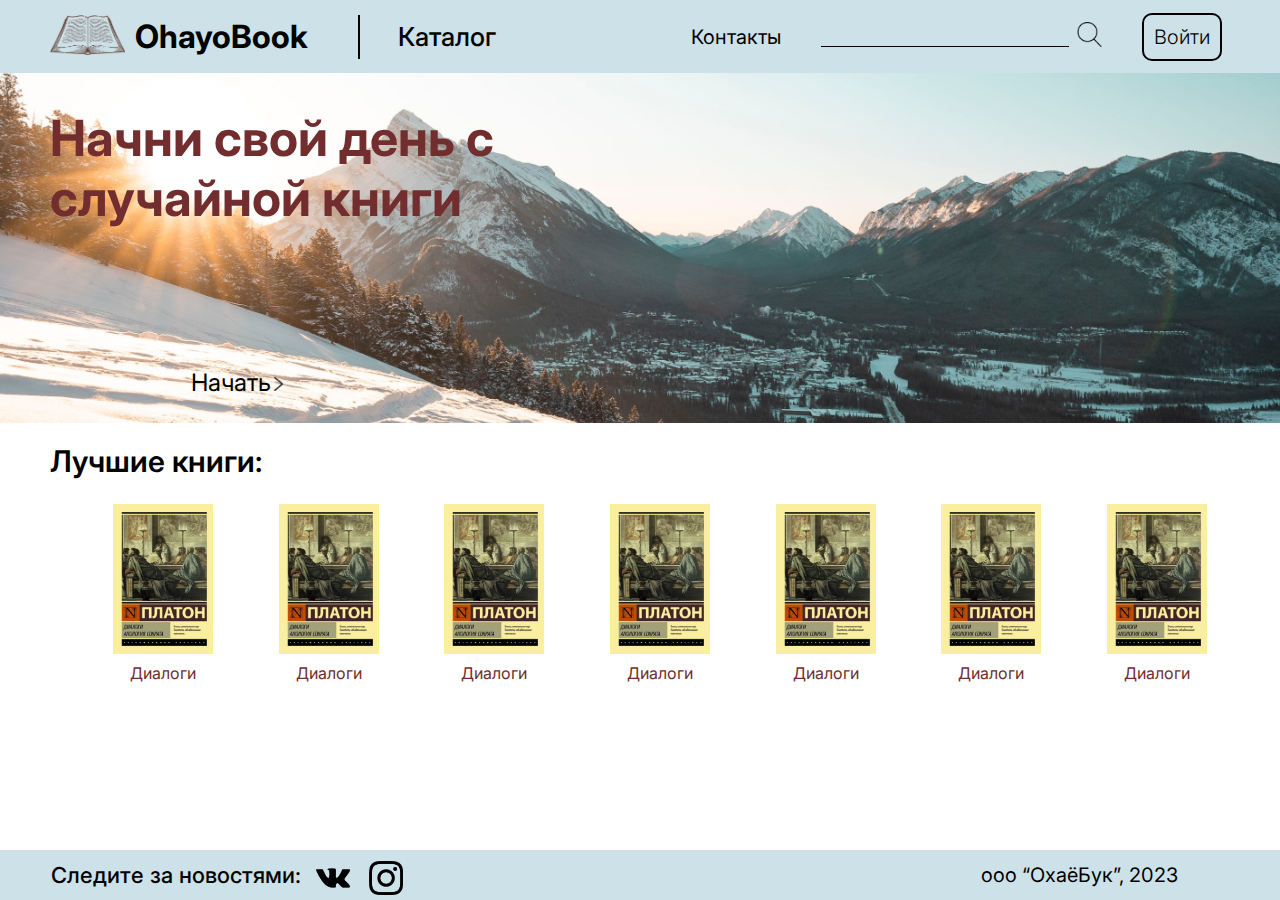
==== index.html @ 49fb8ca2 "Lab3" ====
<!DOCTYPE html>
<html lang="en">
<head>
    <meta charset="UTF-8">
    <meta name="viewport" content="width=device-width, initial-scale=1.0">
    <link rel="stylesheet" href="style.css">
    <link rel="preconnect" href="https://fonts.googleapis.com">
    <link rel="preconnect" href="https://fonts.gstatic.com" crossorigin>
    <link href="https://fonts.googleapis.com/css2?family=Inter:wght@300;400;500;600;700&display=swap" rel="stylesheet">

    <title>Главная</title>
</head>
<body>
    <header class="header">
            <div class="header__line">
                <div class="header__logo">
                    <a href="index.html" class="header__logo__holder link">
                        <div class="logo__img__holder">
                            <img src="images/logo.jpg" class="logo__img" width="75" height="40" alt="">
                        </div>
                        <div class="logo__title">
                            <span class="logo__title__text">OhayoBook</span>
                        </div>
                    </a>
                </div>
                <div class="header__burger">
                    <span class="header__burger__stripes"></span>
                </div>
                <nav class="header__menu">
                    <ul class="header__list">
                        <li class="header__list__item">
                            <a href="catalog.html" class="_catalog _catalog_text">Каталог</a>
                        </li>
                        <li class="header__list__item">
                            <a href="#" class="header__list__item__text">Контакты</a>
                        </li>
                        <li class="header__list__item__s">
                            <div class="search">
                                <div class="search__input">
                                    <form action="/search/" class="form-search">
                                        <input type="search" name="text" autocomplete="off" class="form-search__input">
                                    </form>
                                </div>
                                <div class="search__img">
                                    <img src="images/search.jpg" width="25" height="25" alt="">
                                </div>
                            </div>
                        </li>
                        <li class="header__list__item">
                            <a href="signin.html" class="button signin__btn signin__text link">Войти</a>
                        </li>
                    </ul>
                </nav>
            </div>
    </header>
    <main class="main">
        <div class="new-day new-day__img">
            <div class="_container">
                <div class="new-day__title new-day__text">
                    Начни свой день с случайной книги
                </div>
                <a class="button new-day__btn new-day__btn__text" href="#">Начать
                    <div class="new-day__btn__img">
                        <img src="images/arrow.png" width="15" height="14" alt="">
                    </div>
                </a>
            </div>
        </div>
        <div class="top-books _container">
            <span class="top-books__text">Лучшие книги:</span>
            <ul class="top-books__ul">
                <li class="top-book__item">
                    <a href="book_page.html" class="link top-book__item__link">
                        <img src="images/book_covers/Plato's_dialogues.jpg" class="top-book__item__img" alt="Plato's Dialogues">
                        <div class="top-book__item__title">
                            <span class="top-book__item__text">Диалоги</span>
                        </div>
                    </a>
                </li>
                <li class="top-book__item">
                    <a href="book_page.html" class="link top-book__item__link">
                        <img src="images/book_covers/Plato's_dialogues.jpg" class="top-book__item__img" alt="Plato's Dialogues">
                        <div class="top-book__item__title">
                            <span class="top-book__item__text">Диалоги</span>
                        </div>
                    </a>
                </li>
                <li class="top-book__item">
                    <a href="book_page.html" class="link top-book__item__link">
                        <img src="images/book_covers/Plato's_dialogues.jpg" class="top-book__item__img" alt="Plato's Dialogues">
                        <div class="top-book__item__title">
                            <span class="top-book__item__text">Диалоги</span>
                        </div>
                    </a>
                </li>
                <li class="top-book__item">
                    <a href="book_page.html" class="link top-book__item__link">
                        <img src="images/book_covers/Plato's_dialogues.jpg" class="top-book__item__img" alt="Plato's Dialogues">
                        <div class="top-book__item__title">
                            <span class="top-book__item__text">Диалоги</span>
                        </div>
                    </a>
                </li>
                <li class="top-book__item">
                    <a href="book_page.html" class="link top-book__item__link">
                        <img src="images/book_covers/Plato's_dialogues.jpg" class="top-book__item__img" alt="Plato's Dialogues">
                        <div class="top-book__item__title">
                            <span class="top-book__item__text">Диалоги</span>
                        </div>
                    </a>
                </li>
                <li class="top-book__item">
                    <a href="book_page.html" class="link top-book__item__link">
                        <img src="images/book_covers/Plato's_dialogues.jpg" class="top-book__item__img" alt="Plato's Dialogues">
                        <div class="top-book__item__title">
                            <span class="top-book__item__text">Диалоги</span>
                        </div>
                    </a>
                </li>
                <li class="top-book__item">
                    <a href="book_page.html" class="link top-book__item__link">
                        <img src="images/book_covers/Plato's_dialogues.jpg" class="top-book__item__img" alt="Plato's Dialogues">
                        <div class="top-book__item__title">
                            <span class="top-book__item__text">Диалоги</span>
                        </div>
                    </a>
                </li>
            </ul>
        </div>
    </main>
    <footer class="footer">
        <div class="footer__item footer__label">
            <span class="footer__text">Следите за новостями:</span>
            <div class="footer__img">
                <a href="#" class="link">
                    <img class="footer__img__item" src="images/vk.png" width="34" height="34" alt="">
                </a>
                <a href="#" class="link">
                    <img class="footer__img__item" src="images/instagram.png" width="34" height="34" alt="">
                </a>
            </div>
        </div>
        <div class="footer__item owner">
            <span class="owner__text">ооо “ОхаёБук”, 2023</span>
        </div>
    </footer>
</body>
</html>
---- style.css ----
body {
    font-family: 'Inter', sans-serif;
    margin: 0;
}

.link {
    text-decoration: none;
    color: black;
}

.header {
    background-color: #CDE1E8;
    position: sticky;
    z-index: 10;
    top: 0;
}

.header__line {
    display: flex;
    align-items: center;
    padding: 5px 50px;
}

.header__logo {
    display: flex;
    align-items: center;
    border-right: 2px solid black;
    padding-right: 50px;
}

.header__logo__holder {
    display: flex;
    align-items: center;
}

.logo__title {
    padding-left: 10px;
}

.logo__title__text {
    font-weight: 700;
    font-size: 32px;
    color: black;
    text-decoration: none;
}

.header__menu {
    width: 100%;
}

.header__list {
    width: 100%;
    list-style: none;
    display: flex;
    align-items: center;
    justify-content: space-around;
    padding-inline-start: 15px;
}

.header__list__item {
    padding: 0 5px;
}

.header__list__item__text {
    color: #000000;
    text-decoration: none;
    font-weight: 400;
    font-size: 20px;
}

._catalog {
    margin-right: 300px;
}

._catalog_text {
    color: #000000;
    text-decoration: none;
    font-weight: 500;
    font-size: 26px;
}

.search {
    display: flex;
    align-items: center;
}

.search__img {
    margin-left: 8px;
}

.search__input {
    width: 100%;
}

.form-search {
    display: inline-block;
    border-bottom: 1px solid;
    width: 100%;
}

.form-search__input {
    all: unset;
}

.button {
    user-select: none;
    cursor: pointer;
    color: black;
    text-decoration: none;
}

.signin__btn {
    padding: 10px 10px 10px;
    background: transparent;
    border: 2px solid black;
    outline: none;
    border-radius: 10px;
    transition: .5s;
}

.signin__btn:hover {
    background: black;
    color: white;
}

.signin__text {
    color: black;
    text-decoration: none;
    font-weight: 300;
    font-size: 20px;
}

.signin__text:hover {
    color: white;
}

._container {
    max-width: 1300px;
    margin: 0 auto;
    padding: 0 50px;
    box-sizing: content-box;
}

.new-day {
    position: relative;
    max-height: 350px;
    height: 350px;

}

.new-day__img {
    max-width: 100%;
    background: url("images/morning.jpg") no-repeat;
    background-size: cover;
    background-position: center;
}

.new-day__title {
    max-width: 500px;
    max-height: 200px;
    padding-top: 3%;
}

.new-day__text {
    user-select: none;
    font-size: 50px;
    font-weight: 700;
    color: #722E2E;
}

.new-day__btn {
    position: absolute;
    bottom: 0;
    display: flex;
    padding-left: 11%;
    padding-bottom: 2%;
}

.new-day__btn__text {
    font-size: 24px;
    font-weight: 400;
    color: black;
}

.new-day__btn__img {

}

.top-books {
    display: block;
    padding-top: 20px;
}

.top-books__text {
    color: black;
    font-weight: 600;
    font-size: 30px;
}

.top-books__ul {
    margin-top: 25px;
    display: flex;
    flex-wrap: wrap;
    justify-content: space-around;
    gap: 20px;
    list-style: none;
}

.top-books__ul:last-child {
    margin-bottom: 70px;
}

/*.top-book__item {
    padding: 5px;
    background: #f5f5f5;
    border: 1px solid #f5f5f5;
    outline: none;
}*/

.top-book__item {
    text-align: center;
}

.top-book__item__link {

}

.top-book__item__img {
    width: 100px;
    height: 150px;
}

.top-book__item__title {
    padding-top: 5px;
}

.top-book__item__text {
    color: #722E2E;
}

.footer {
    user-select: none;
    position: fixed;
    bottom: 0;
    /*width: auto;*/
    max-width: 100%;
    width: 100%;
    height: 50px;
    background-color: #CDE1E8;
    display: flex;
    align-items: center;
    z-index: 3;
}

.footer__label {
    display: flex;
    align-items: center;
    padding-left: 4%;
}

.footer__text {
    color: black;
    font-weight: 500;
    font-size: 22px;
}

.footer__img {
    padding-left: 0;
    padding-top: 10px;
}

.footer__img__item{
    padding-left: 15px;
}

.owner {
    position: absolute;
    right: 8%;
    /*padding-right: 50px;*/
}

.owner__text {
    font-size: 20px;
    font-weight: 400;
}

.header__burger {
    display: none;
}

._signin_container, ._signup_container {
    position: absolute;
    width: 400px;
    top: 45%;
    left: 50%;
    transform: translate(-50%, -50%);
}

.signin__label, .signup__label {
    text-align: center;
    padding: 0 0 10px 0;
}

.signin__form, .signup__form {
    text-align: center;
    box-sizing: border-box;
}

.signin__form__text-field, .signup__form__text-field {
    position: relative;
    margin: 20px 0;
}

.signin__form__text-field__input, .signup__form__text-field__input {
    width: 98%;
    height: 40px;
    border-radius: 10px;
    border: 1px solid black;
    outline: none;
    padding-left: 5px;
    padding-right: 5px;
}

.signin__form__text-field__input__text, .signup__form__text-field__input__text {
    font-size: 18px;
    font-weight: 300;
}

.signin__form__text-field__input::placeholder, .signup__form__text-field__input::placeholder {
    color: gray;
    font-family: 'Inter', sans-serif;
    font-size: 18px;
    font-weight: 300;
}

.signin__submit, .signup__submit {
    margin-top: 20px;
}

.signin__submit__btn, .signup__submit__btn {
    padding: 12px;
    background: transparent;
    border: 1px solid black;
    outline: none;
    border-radius: 20px;
    transition: .5s;
}

.signin__submit__btn:hover, .signup__submit__btn:hover {
    background: black;
    color: white;
}

.signin__submit__text, .signup__submit__text {
    font-size: 24px;
    font-weight: 600;
    color: black;
}

.signin__signup__label {
    margin-top: 20px;
}

.signin__signup__link__text {
    color: #722E2E;
    font-size: 16px;
    font-weight: 600;
}

.wrapper {
    display: flex;
    max-width: 100%;
    width: 100%;
    height: 100%;
    margin: 0 auto;
    box-sizing: content-box;
}

.genres {
    max-width: 20%;
    width: 100%;
    border-right: 1px solid black;
}

.genres__label {
    display: inline-block;
    padding-top: 20px;
    padding-left: 20px;
}

.genres__ul {
    list-style: none;
}

.genres__item {
    padding-top: 20px;
}

.genres__item:first-child {
    padding-top: 0;
}

.genres__label__text, .genres__item__link {
    font-size: 18px;
}

.books {
    max-width: 80%;
    width: 100%;

}

.books__ul {
    padding-top: 20px;
    display: grid;
    grid-template-columns: repeat(auto-fill, 150px);
    justify-content: space-around;
    column-gap: 20px;
    row-gap: 40px;
    list-style: none;
}

.books__ul:last-child {
    margin-bottom: 70px;
}
/*.signin__form__text-field__label {
    position: absolute;
    top: 50%;
    left: 5px;
}*/

.book {
    max-width: 80%;
    width: 100%;
    background-color: #F5F6F7;
    padding-top: 30px;
}

.book__container {
    display: flex;
}

.book__cover-and-traits {

}

.book__cover {
    padding: 0 50px 20px;
    width: 250px;
    height: 350px;
    overflow: hidden;
}

.book__cover__img {
    width: 100%;
    height: 100%;
    object-fit: cover;
}

.book__traits {
    padding-left: 50px;
}

.book__traits__ul {
    margin-top: 0;
}

.book__traits__item {
    padding-top: 10px;
}

.book__traits__item__text {
    color: #3A3A3A;
    font-size: 18px;
}

.book__description {
    padding-right: 20px;
}

.book__title {

}

.book__title__text {
    color: #722E2E;
    font-size: 40px;
    font-weight: 400;
}

.book__author-and-year {
    padding-top: 10px;
    padding-bottom: 8px;
    display: flex;
    border-bottom: 1px solid black;
}

.book__author {
    display: flex;
}

.book__author__text {
    color: #827E7E;
    font-size: 20px;
}

.book__year {

}

.book__year__text {
    color: #827E7E;
    font-size: 20px;
}

.book__content {
    padding-top: 30px;
}

.book__content__text {
    font-size: 20px;
    line-height: 32px;
}

.book__reviews {

}

.reviews__title {
    padding: 80px 0 80px 80px;
}

.reviews__title__text {
    font-weight: 500;
    font-size: 36px;
    color: black;
}

@media (max-width: 1310px) {
    ._catalog {
        margin-right: 150px;
    }
}
@media (max-width: 1160px) {
    ._catalog {
        margin-right: 50px;
    }
    .genres {
        max-width: 23%;
    }
    .books, .book {
        max-width: 77%;
    }
}
@media (max-width: 1056px) {
    .header__logo {
        padding-right: 15px;
    }
    ._catalog {
        margin-right: 0;
    }
}
@media (max-width: 996px) {
    .header__line {
        padding: 5px 20px;
    }
    .logo__img__holder {
        padding-top: 2%;
    }
    .logo__img {
        width: 50px;
        height: 25px;
    }
    .logo__title {
        margin-left: 5px;
    }
    .search__input {
        width: 70%;
    }
    .form-search__input {
        width: 100%;
    }
    .logo__title__text {
        font-weight: 600;
        font-size: 26px;
    }
    .header__list__item__text {
        font-weight: 400;
        font-size: 18px;
    }
    ._catalog_text {
        font-weight: 500;
        font-size: 20px;
    }
    .signin__btn {
        padding: 10px;
    }
    .signin__text {
        font-size: 16px;
    }
    .genres {
        max-width: 23%;
    }
    .genres__ul {
        padding-left: 30px;
    }
    .genres__label__text, .genres__item__link {
        font-size: 16px;
    }
    .books, .book {
        max-width: 77%;
    }
    .book__cover {
        width: 200px;
        height: 300px;
    }
    .book__traits__item__text {
        font-size: 16px;
    }
    .book__content__text, .book__author__text, .book__year__text {
        font-size: 18px;
    }
}
@media (max-width: 860px) {
    .genres {
        max-width: 25%;
    }
    .books, .book {
        max-width: 75%;
    }
}
@media (max-width: 767px) {
    .header__line {
        padding: 0 20px;
        height: 45px;
    }
    .header__logo {
        padding-right: 5px;
    }
    .logo__img {
        display: none;
    }
    .logo__title {
        padding-left: 0;
        margin-left: 5px;
    }
    .nav__item {
        margin-left: 10px;
    }
    .search__input {
        width: 70%;
    }
    .form-search__input {
        width: 100%;
    }
    .logo__title__text {
        font-weight: 500;
        font-size: 20px;
    }
    .nav__item__text {
        font-weight: 400;
        font-size: 16px;
    }
    ._catalog_text {
        font-weight: 500;
        font-size: 18px;
    }
    .signin__btn {
        margin-left: 5px;
        padding: 5px;
    }
    .signin__text {
        font-size: 16px;
    }
    .new-day {
        height: 230px;
    }
    .new-day__text {
        font-weight: 600;
        font-size: 32px;
    }
    .footer {
        display: flow;
    }
    .footer__text {
        font-weight: 400;
        font-size: 16px;
    }
    .owner__text {
        font-weight: 400;
        font-size: 16px;
    }
    .footer__img {
        padding-top: 7px;
    }
    .footer__img__item {
        width: 20px;
        height: 20px;
        padding-left: 5px;
    }
    .genres {
        max-width: 27%;
    }
    .genres__ul {
        padding-left: 20px;
    }
    .books, .book {
        max-width: 73%;
    }
    .book__cover {
        width: 150px;
        height: 250px;
    }
}

@media (max-width: 650px) {
    .genres {
        max-width: 29%;
    }
    .books, .book {
        max-width: 71%;
    }
    .book__container {
        display: block;
    }
    .book__cover {
        padding-right: 0;
        padding-left: 0;
        margin: 0 auto;
        width: 200px;
        height: 300px;
    }
    .book__traits {
        padding-left: 20px;
    }
    .book__description {
        padding-left: 20px;
        padding-right: 20px;
    }
    .book__title__text {
        font-size: 32px;
    }
    .reviews__title {
        padding-top: 60px;
        padding-left: 20px;
    }
    .reviews__title__text {
        font-size: 32px;
    }
}

@media (max-width: 590px) {
    .genres {
        max-width: 30%;
    }
    .books, .book {
        max-width: 70%;
    }
}

@media (max-width: 555px) {
    .genres {
        max-width: 32%;
    }
    .books, .book {
        max-width: 68%;
    }
}

@media (max-width: 530px) {
    .header__burger {
        position: absolute;
        right: 14px;
        top: 14px;
        display: block;
        width: 30px;
        height: 18px;
        z-index: 3;
    }
    .header__burger:before {
        content: '';
        background-color: black;
        position: absolute;
        width: 100%;
        height: 2px;
        left: 0;
        top: 0;
    }
    .header__burger:after {
        content: '';
        background-color: black;
        position: absolute;
        width: 100%;
        height: 2px;
        left: 0;
        bottom: 0;
    }
    .header__burger__stripes {
        position: absolute;
        background-color: black;
        left: 0;
        width: 100%;
        height: 2px;
        top: 8px;
    }
    .header__burger.active:before {
        transform: rotate(45deg);
        top: 8px;
    }
    .header__burger.active:after {
        transform: rotate(-45deg);
        bottom: 8px;
    }
    .header__burger__stripes.active {
        transform: scale(0);
    }
    /*.header__menu {
        position: fixed;
        z-index: 4;
        top: 45px;
        right: 0;
        width: 150px;
        height: 144px;
        background-color: #dde0e0;
        box-shadow: 0 1px 5px 0 rgba(0, 0, 0, 0.5);
    }*/
    .header__menu {
        position: fixed;
        z-index: 4;
        top: 44px;
        right: 0;
        max-width: 100%;
        width: 100%;
        height: auto;
        background-color: #CDE1E8;
    }
    /*.header__list {
        display: block;
        text-align: center;
        padding-left: 0;
    }*/
    .header__list {
        display: flex;
        text-align: center;
        padding-left: 0;
        justify-content: center;
    }
    .header__list__item {
        padding: 0 20px;
    }
    /*.header__list li {
        padding-top: 20px;
    }
    .header__list li:last-child, .header__list li:first-child {
        padding-top: 0;
    }
    .header__list__item {
        padding-left: 0;
    }*/
    .header__list__item__s {
        padding: 0;
        margin: 0;
        width: 0;
    }
    .search {
        width: 50%;
        position: fixed;
        top: 1.25%;
        right: 14%;
        justify-content: center;
    }
    .signin__btn {
        border: none;
        padding: 0;
        margin: 0;
        transition: none;
    }
    ._catalog_text {
        font-weight: 400;
        font-size: 20px;
    }
    .signin__text {
        font-weight: 400;
        font-size: 20px;
    }
    .header__list__item__text {
        font-weight: 400;
        font-size: 20px;
    }
    ._container {
        padding: 0 30px;
    }
    .new-day {
        margin-top: 55px;
    }
    .top-books {
        padding-top: 10px;
    }
    .top-books__ul {
        margin-top: 20px;
    }
    .footer {
        display: block;
        padding: 5px;
    }
    .footer__item {
        width: 75%;
        position: relative;
        margin: 0 auto;
    }
    .footer__label {
        display: flex;
        padding-left: 0;
        text-align: center;
        justify-content: center;
    }
    .owner {
        text-align: center;
        right: 0;
    }
    ._signin_container, ._signup_container {
        width: 350px;
    }
    .signin__submit__btn, .signup__submit__btn {
        padding: 12px;
        background: transparent;
        border: 1px solid black;
        outline: none;
        border-radius: 20px;
        transition: .5s;
    }
    .signin__submit__btn:hover, .signup__submit__btn:hover {
        background: black;
        color: white;
    }
    .signin__submit__text, .signup__submit__text {
        font-size: 20px;
        font-weight: 600;
        color: black;
    }
    .genres {
        max-width: 33%;
    }
    .genres__label {
        padding-left: 10px;
    }
    .books, .book {
        max-width: 67%;
    }
    .wrapper {
        margin-top: 50px;
    }
}
@media (max-width: 470px) {
    .genres {
        max-width: 35%;
    }
    .genres__ul {
        padding-left: 15px;
    }
    .books, .book {
        max-width: 65%;
    }
}
@media (max-width: 380px) {
    ._signin_container, ._signup_container {
        width: 300px;
    }
    .genres {
        max-width: 37%;
    }
    .books, .book {
        max-width: 63%;
    }
}

/*
<a class="nav__item nav__item__text _catalog _catalog_text" href="@">Каталог</a>
                    <a class="nav__item nav__item__text" href="@">Контакты</a>
                    <div class="search">
                        <div class="search__input">
                            <form action="/search/" class="form-search">
                                <input type="search" name="text" autocomplete="off" class="form-search__input">
                            </form>
                        </div>
                        <div class="search__img">
                            <img src="images/search.jpg" width="25" height="25" alt="">
                        </div>
                    </div>
                    <div class="button signin__btn">
                        <a class="signin__text" href="@">Войти</a>
                    </div>
<div class="footer__img">
                <img class="footer__img__item" src="images/vk.png" width="34" height="34" alt="">
                <img class="footer__img__item" src="images/instagram.png" width="34" height="34" alt="">
            </div>
 */
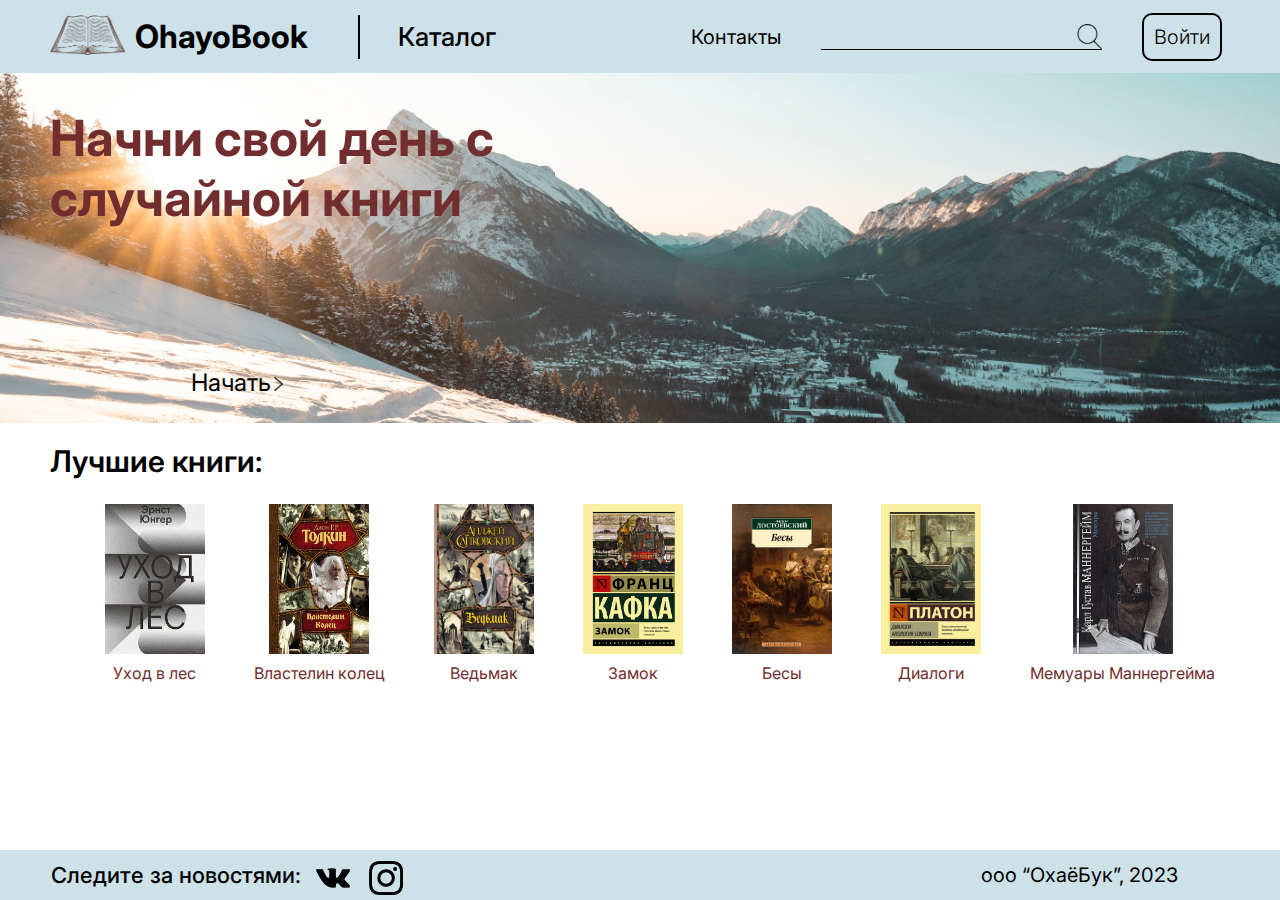
==== commit c986e91d: "final" ====
--- a/index.html
+++ b/index.html
@@ -23,31 +23,44 @@
                         </div>
                     </a>
                 </div>
-                <div class="header__burger">
+                <!-- <div class="header__burger">
                     <span class="header__burger__stripes"></span>
-                </div>
+                </div> -->
                 <nav class="header__menu">
                     <ul class="header__list">
                         <li class="header__list__item">
                             <a href="catalog.html" class="_catalog _catalog_text">Каталог</a>
                         </li>
                         <li class="header__list__item">
-                            <a href="#" class="header__list__item__text">Контакты</a>
+                            <a href="maps.html" class="header__list__item__text">Контакты</a>
+                            <!-- <div class="con_dropdown">
+                                <button class="con_dropdown__dropbtn header__list__item__text">Контакты
+                                </button>
+                                <div class="con_dropdown-content">
+                                </div>
+                            </div> -->
                         </li>
                         <li class="header__list__item__s">
                             <div class="search">
                                 <div class="search__input">
-                                    <form action="/search/" class="form-search">
-                                        <input type="search" name="text" autocomplete="off" class="form-search__input">
+                                    <form action="search_page.html" class="form-search">
+                                        <input type="text" name="search" autocomplete="off" class="form-search__input">
+                                        <button class="search__img" type="submit"><img src="images/search.jpg" width="25" height="25" alt=""></button>
                                     </form>
                                 </div>
-                                <div class="search__img">
-                                    <img src="images/search.jpg" width="25" height="25" alt="">
-                                </div>
+                                <!--<div class="search__img">
+                                  <img src="images/search.jpg" width="25" height="25" alt="">
+                                </div>-->
                             </div>
                         </li>
                         <li class="header__list__item">
                             <a href="signin.html" class="button signin__btn signin__text link">Войти</a>
+                            <div class="dropdown">
+                                <button class="dropdown__dropbtn">Menu
+                                </button>
+                                <div class="dropdown-content">
+                                </div>
+                            </div>
                         </li>
                     </ul>
                 </nav>
@@ -59,7 +72,7 @@
                 <div class="new-day__title new-day__text">
                     Начни свой день с случайной книги
                 </div>
-                <a class="button new-day__btn new-day__btn__text" href="#">Начать
+                <a class="button new-day__btn new-day__btn__text" href="#" id="randomBook">Начать
                     <div class="new-day__btn__img">
                         <img src="images/arrow.png" width="15" height="14" alt="">
                     </div>
@@ -69,9 +82,9 @@
         <div class="top-books _container">
             <span class="top-books__text">Лучшие книги:</span>
             <ul class="top-books__ul">
-                <li class="top-book__item">
+                <!-- <li class="top-book__item">
                     <a href="book_page.html" class="link top-book__item__link">
-                        <img src="images/book_covers/Plato's_dialogues.jpg" class="top-book__item__img" alt="Plato's Dialogues">
+                        <img src="images/book_covers/Plato's_dialogues.jpg" class="top-book__item__img">
                         <div class="top-book__item__title">
                             <span class="top-book__item__text">Диалоги</span>
                         </div>
@@ -79,7 +92,7 @@
                 </li>
                 <li class="top-book__item">
                     <a href="book_page.html" class="link top-book__item__link">
-                        <img src="images/book_covers/Plato's_dialogues.jpg" class="top-book__item__img" alt="Plato's Dialogues">
+                        <img src="images/book_covers/Plato's_dialogues.jpg" class="top-book__item__img">
                         <div class="top-book__item__title">
                             <span class="top-book__item__text">Диалоги</span>
                         </div>
@@ -87,7 +100,7 @@
                 </li>
                 <li class="top-book__item">
                     <a href="book_page.html" class="link top-book__item__link">
-                        <img src="images/book_covers/Plato's_dialogues.jpg" class="top-book__item__img" alt="Plato's Dialogues">
+                        <img src="images/book_covers/Plato's_dialogues.jpg" class="top-book__item__img">
                         <div class="top-book__item__title">
                             <span class="top-book__item__text">Диалоги</span>
                         </div>
@@ -95,7 +108,7 @@
                 </li>
                 <li class="top-book__item">
                     <a href="book_page.html" class="link top-book__item__link">
-                        <img src="images/book_covers/Plato's_dialogues.jpg" class="top-book__item__img" alt="Plato's Dialogues">
+                        <img src="images/book_covers/Plato's_dialogues.jpg" class="top-book__item__img">
                         <div class="top-book__item__title">
                             <span class="top-book__item__text">Диалоги</span>
                         </div>
@@ -103,7 +116,7 @@
                 </li>
                 <li class="top-book__item">
                     <a href="book_page.html" class="link top-book__item__link">
-                        <img src="images/book_covers/Plato's_dialogues.jpg" class="top-book__item__img" alt="Plato's Dialogues">
+                        <img src="images/book_covers/Plato's_dialogues.jpg" class="top-book__item__img">
                         <div class="top-book__item__title">
                             <span class="top-book__item__text">Диалоги</span>
                         </div>
@@ -111,7 +124,7 @@
                 </li>
                 <li class="top-book__item">
                     <a href="book_page.html" class="link top-book__item__link">
-                        <img src="images/book_covers/Plato's_dialogues.jpg" class="top-book__item__img" alt="Plato's Dialogues">
+                        <img src="images/book_covers/Plato's_dialogues.jpg" class="top-book__item__img">
                         <div class="top-book__item__title">
                             <span class="top-book__item__text">Диалоги</span>
                         </div>
@@ -119,12 +132,12 @@
                 </li>
                 <li class="top-book__item">
                     <a href="book_page.html" class="link top-book__item__link">
-                        <img src="images/book_covers/Plato's_dialogues.jpg" class="top-book__item__img" alt="Plato's Dialogues">
+                        <img src="images/book_covers/Plato's_dialogues.jpg" class="top-book__item__img">
                         <div class="top-book__item__title">
                             <span class="top-book__item__text">Диалоги</span>
                         </div>
                     </a>
-                </li>
+                </li> -->
             </ul>
         </div>
     </main>
@@ -132,10 +145,10 @@
         <div class="footer__item footer__label">
             <span class="footer__text">Следите за новостями:</span>
             <div class="footer__img">
-                <a href="#" class="link">
+                <a href="https://vk.com/hnnnnnnnnnnnnnnnn" class="link">
                     <img class="footer__img__item" src="images/vk.png" width="34" height="34" alt="">
                 </a>
-                <a href="#" class="link">
+                <a href="https://www.instagram.com/explore/tags/seoul/" class="link">
                     <img class="footer__img__item" src="images/instagram.png" width="34" height="34" alt="">
                 </a>
             </div>
@@ -144,5 +157,9 @@
             <span class="owner__text">ооо “ОхаёБук”, 2023</span>
         </div>
     </footer>
+    <script src="js/data.js"></script>
+    <script src="js/check-auth-user.js"></script>
+    <script src="js/random-book-load.js"></script>
+    <script src="js/top-books-load.js"></script>
 </body>
 </html>--- a/style.css
+++ b/style.css
@@ -2,6 +2,151 @@
     font-family: 'Inter', sans-serif;
     margin: 0;
 }
+
+.dropdown {
+    display: none;
+    overflow: hidden;
+}
+
+.dropdown .dropdown__dropbtn {
+    width: 130px;
+    font-size: 22px;
+    font-weight: 400;
+    border: none;
+    color: black;
+    padding: 14px 16px;
+    background-color: inherit;
+}
+
+.dropdown:hover .dropdown__dropbtn {
+    color: #d3d3d3;
+}
+
+.dropdown-content {
+    display: none;
+    position: absolute;
+    right: 30px;
+    background-color: #f9f9f9;
+    width: 305px;
+}
+
+.dropdown-content a {
+    font-size: 16px;
+    font-weight: 400;
+    float: none;
+    color: black;
+    padding: 12px 16px;
+    text-decoration: none;
+    display: block;
+    text-align: left;
+}
+
+.dropdown-content p {
+    font-size: 16px;
+    font-weight: 400;
+    float: none;
+    color: black;
+    padding: 12px 16px;
+    display: block;
+    text-align: left;
+}
+
+.dropdown-content a:hover {
+    background-color: #ddd;
+}
+
+.dropdown:hover .dropdown-content {
+    display: block;
+}
+
+.map {
+    width: 500px;
+    height: 500px;
+    background-color: #333;
+}
+
+[class*="copyrights-pane"] {
+    display: none !important;
+}
+
+[class*="ground-pane"] {
+    filter: grayscale(1);
+}
+
+.con_dropdown {
+    overflow: hidden;
+}
+
+.con_dropdown .con_dropdown__dropbtn {
+    width: 130px;
+    font-size: 22px;
+    font-weight: 400;
+    border: none;
+    color: black;
+    padding: 14px 16px;
+    background-color: inherit;
+}
+
+.con_dropdown:hover .con_dropdown__dropbtn {
+    color: #d3d3d3;
+}
+
+.con_dropdown-content {
+    display: none;
+    position: absolute;
+    right: 30px;
+    background-color: #f9f9f9;
+    width: 305px;
+}
+
+.con_dropdown-content a {
+    font-size: 16px;
+    font-weight: 400;
+    float: none;
+    color: black;
+    padding: 12px 16px;
+    text-decoration: none;
+    display: block;
+    text-align: left;
+}
+
+.con_dropdown-content p {
+    font-size: 16px;
+    font-weight: 400;
+    float: none;
+    color: black;
+    padding: 12px 16px;
+    display: block;
+    text-align: left;
+}
+
+.con_dropdown-content a:hover {
+    background-color: #ddd;
+}
+
+.con_dropdown:hover .dropdown-content {
+    display: block;
+}
+
+.error {
+    margin-bottom: 30px;
+    width: 100%;
+    font-family: 'Arial';
+    font-weight: 400;
+    font-size: 20px;
+    color: #ff0000;
+}
+
+.error_small {
+    text-align: center;
+    width: 100%;
+    font-family: 'Arial';
+    font-weight: 400;
+    font-size: 20px;
+    color: #ff0000;
+}
+
+
 
 .link {
     text-decoration: none;
@@ -86,6 +231,9 @@
 
 .search__img {
     margin-left: 8px;
+    padding: 0;
+    border: none;
+    height: 25px;
 }
 
 .search__input {
@@ -93,7 +241,7 @@
 }
 
 .form-search {
-    display: inline-block;
+    display: flex;
     border-bottom: 1px solid;
     width: 100%;
 }
@@ -429,6 +577,10 @@
     left: 5px;
 }*/
 
+.book__container {
+    display: flex;
+}
+
 .book {
     max-width: 80%;
     width: 100%;
@@ -436,9 +588,22 @@
     padding-top: 30px;
 }
 
-.book__container {
-    display: flex;
-}
+.book_creation {
+    max-width: 100%;
+    width: 100%;
+    background-color: #F5F6F7;
+    padding-top: 30px;
+    padding-bottom: 50px;
+}
+
+
+._desc__creation {
+    max-width: 100%;
+    width: auto;
+
+}
+
+
 
 .book__cover-and-traits {
 
@@ -522,12 +687,56 @@
     line-height: 32px;
 }
 
+.creation__book__form {
+    display: flex;
+    flex-direction: column;
+}
+
+.create__btn {
+    margin-top: 10px;
+    padding: 10px 10px 10px;
+    background: transparent;
+    border: 2px solid black;
+    outline: none;
+    border-radius: 10px;
+    transition: .5s;
+}
+
+.create__btn:hover {
+    background: black;
+    color: white;
+}
+
+.create__btn__text {
+    color: black;
+    text-decoration: none;
+    font-weight: 300;
+    font-size: 20px;
+}
+
+.create__btn__text:hover {
+    color: white;
+}
+
 .book__reviews {
-
+    padding: 80px 0 80px 80px;
 }
 
 .reviews__title {
-    padding: 80px 0 80px 80px;
+
+}
+
+.send-review-form {
+    display: flex;
+}
+
+.rate {
+    display: flex;
+    flex-direction: row-reverse;
+}
+
+.send-review-form__rating {
+    display: flex;
 }
 
 .reviews__title__text {
@@ -536,6 +745,142 @@
     color: black;
 }
 
+.rate > label:last-child {
+    padding-left: 20px;
+}
+
+.rate > label {
+    padding-top: 5px;
+    padding-left: 10px;
+    font-size: 32px;
+    color: #CDCDCD;
+    cursor: pointer;
+    margin-right: 15px;
+    transition: 0.5s;
+    text-align: center;
+}
+
+.rate > input {
+    display: none
+}
+
+.rate > input#star10:checked + label {
+    color: #00DF59;
+    scale: 1.5;
+}
+.rate > input#star9:checked +label {
+    color: #00DF59;
+    scale: 1.5;
+}
+.rate > input#star8:checked + label {
+    color: #00DF59;
+    scale: 1.5;
+}
+.rate > input#star7:checked + label {
+    color: #00DF59;
+    scale: 1.5;
+}
+.rate > input#star6:checked + label {
+    color: #8b8b8b;
+    scale: 1.5;
+}
+.rate > input#star5:checked + label {
+    color: #8b8b8b;
+    scale: 1.5;
+}
+.rate > input#star4:checked + label {
+    color: #df2100;
+    scale: 1.5;
+}
+.rate > input#star3:checked + label {
+    color: #df2100;
+    scale: 1.5;
+}
+.rate > input#star2:checked + label {
+    color: #df2100;
+    scale: 1.5;
+}
+.rate > input#star1:checked + label {
+    color: #df2100;
+    scale: 1.5;
+}
+
+.rate > input#star10:hover + label {
+    color: #00DF59;
+    scale: 1.5;
+}
+
+.rate > input#star9:hover + label {
+    color: #00DF59;
+    scale: 1.5;
+}
+
+.rate > input#star8:hover + label {
+    color: #00DF59;
+    scale: 1.5;
+}
+
+.rate > input#star7:hover + label {
+    color: #00DF59;
+    scale: 1.5;
+}
+
+.rate > input#star6:hover + label {
+    color: #8b8b8b;
+    scale: 1.5;
+}
+
+.rate > input#star5:hover + label {
+    color: #8b8b8b;
+    scale: 1.5;
+}
+
+.rate > input#star4:hover + label {
+    color: #df2100;
+    scale: 1.5;
+}
+
+.rate > input#star3:hover + label {
+    color: #df2100;
+    scale: 1.5;
+}
+
+.rate > input#star2:hover + label {
+    color: #df2100;
+    scale: 1.5;
+}
+
+.rate > input#star1:hover + label {
+    color: #df2100;
+    scale: 1.5;
+}
+
+.rate__btn {
+    margin-left: 20px;
+    padding: 10px 10px 10px;
+    background: transparent;
+    border: 2px solid black;
+    outline: none;
+    border-radius: 10px;
+    transition: .5s;
+}
+
+.rate__btn:hover {
+    background: black;
+    color: white;
+}
+
+.rate__btn__text {
+    color: black;
+    text-decoration: none;
+    font-weight: 300;
+    font-size: 20px;
+}
+
+.rate__btn__text:hover {
+    color: white;
+}
+
 @media (max-width: 1310px) {
     ._catalog {
         margin-right: 150px;
@@ -551,6 +896,14 @@
     .books, .book {
         max-width: 77%;
     }
+    .rate > label:last-child {
+        padding-left: 10px;
+    }
+
+    .rate > label {
+        padding-left: 5px;
+        font-size: 26px;
+    }
 }
 @media (max-width: 1056px) {
     .header__logo {
@@ -620,6 +973,20 @@
     .book__content__text, .book__author__text, .book__year__text {
         font-size: 18px;
     }
+    .book__reviews {
+        padding-left: 35px;
+    }
+    .rate__btn {
+        margin-left: 5px;
+    }
+    .reviews__title__text {
+        font-size: 28px;
+    }
+    .rate > label {
+        font-size: 26px;
+        padding-top: 2px;
+        padding-left: 0;
+    }
 }
 @media (max-width: 860px) {
     .genres {
@@ -627,6 +994,23 @@
     }
     .books, .book {
         max-width: 75%;
+    }
+    .send-review-form {
+        display: block;
+    }
+    .rate__btn {
+        margin-top: 15px;
+    }
+    ._title__creation {
+        width: 350px;
+    }
+
+    ._author__creation {
+        width: 150px;
+    }
+
+    ._year__creation {
+        width: 150px;
     }
 }
 @media (max-width: 767px) {
@@ -711,6 +1095,7 @@
         width: 150px;
         height: 250px;
     }
+
 }
 
 @media (max-width: 650px) {
@@ -741,11 +1126,31 @@
         font-size: 32px;
     }
     .reviews__title {
-        padding-top: 60px;
-        padding-left: 20px;
+        padding-top: 0;
+        padding-left: 0;
     }
     .reviews__title__text {
         font-size: 32px;
+    }
+    .send-review-form {
+        display: flex;
+        flex-direction: column;
+    }
+    .send-review-form__rating {
+        display: block;
+    }
+    .rate {
+        display: flex;
+        flex-direction: column-reverse;
+    }
+    .rate > label {
+
+    }
+    .rate > label:last-child {
+        padding-left: 0;
+    }
+    .rate__btn {
+        margin-right: 10px;
     }
 }
 
@@ -950,6 +1355,9 @@
     .wrapper {
         margin-top: 50px;
     }
+    .book_creation {
+        padding-bottom: 70px;
+    }
 }
 @media (max-width: 470px) {
     .genres {
@@ -971,6 +1379,17 @@
     }
     .books, .book {
         max-width: 63%;
+    }
+    ._title__creation {
+        width: 250px;
+    }
+
+    ._author__creation {
+        width: 120px;
+    }
+
+    ._year__creation {
+        width: 120px;
     }
 }
 
